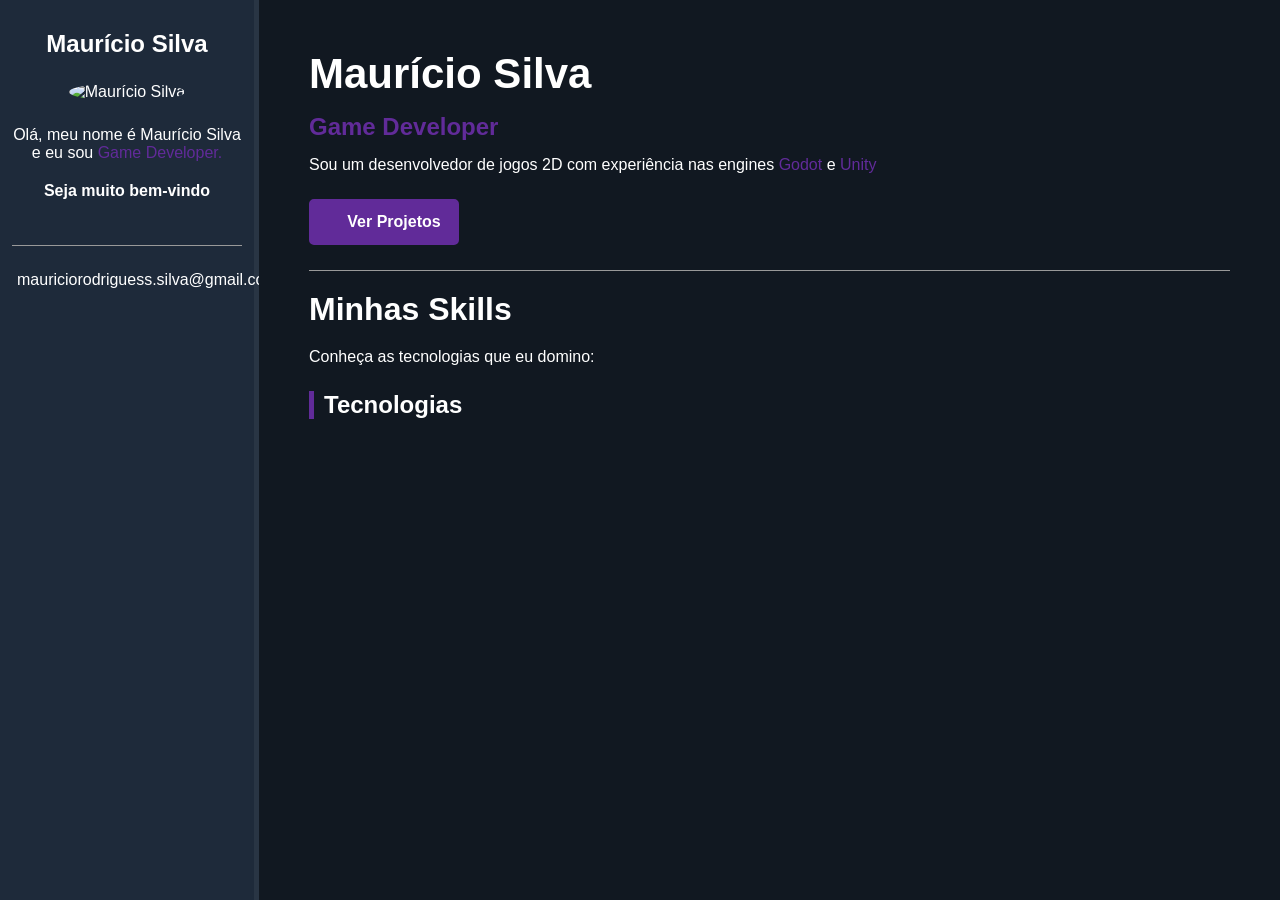
==== index.html @ 844c1fd5 "Removendo mais arquivos e movendo os arquivos corretamente" ====
<!DOCTYPE html>
<html lang="pt-BR">
<head>
    <link rel="stylesheet" href="stylesheet.css">
    <link rel="stylesheet" type='text/css' href="https://cdn.jsdelivr.net/gh/devicons/devicon@latest/devicon.min.css" />
    <meta charset="UTF-8">
    <meta name="viewport" content="width=device-width, initial-scale=1.0">
    <title>Portfólio PT-BR</title>
</head>
<body>
    <!-- Área de Apresentação -->
    <main id="container">
        
        <aside id="bio-container">
            <h2>Maurício Silva</h2>
        
            <img id="bio-img" src="images/profile-image.png" alt="Maurício Silva">
        
            <p>Olá, meu nome é Maurício Silva e eu sou <span class="highlight">Game Developer.</span></p>
            <p id="welcome-text">Seja muito bem-vindo</p>

            <ul id="social-container">
                <li><a href="https://www.linkedin.com/in/mauricio-rodrigues-61963b325/"><ion-icon name="logo-linkedin"></ion-icon></a></li>
                <li><a href="https://github.com/MauricioSilvaIPN"><ion-icon name="logo-github"></ion-icon></a></li>
            </ul>
            <div id="email-container">
                <ion-icon name="mail-outline"></ion-icon><a href="mailto:mauriciorodriguess.silva@gmail.com">mauriciorodriguess.silva@gmail.com</a>
            </div>
        </aside>

        <section id="about-container">
            <h1 id="name">Maurício Silva</h1>
            <p id="title"><span class="highlight">Game Developer</span></p>
            <p class="description">Sou um desenvolvedor de jogos 2D com experiência nas engines <span class="highlight">Godot</span> e <span class="highlight">Unity</span></p>
            
            <a href="" id="btn-project"><ion-icon name="share-social-outline"></ion-icon><span>Ver Projetos</span></a>
            
            <h2 id="skills-section-title">Minhas Skills</h2>
            
            <p class="description">Conheça as tecnologias que eu domino:</p>

            <div id="skills-container">
                <div class="skills-box">
                    <p class="skills-title">Tecnologias</p>
                    <i class="devicon-csharp-plain colored"></i>
                    <i class="devicon-unity-plain colored"></i>
                    <i class="devicon-godot-plain colored"></i>
                    <i class="devicon-git-plain colored"></i>
                </div>

            </div>
        </section>
    </main>
    <script type="module" src="https://unpkg.com/ionicons@8.0.13/dist/ionicons/ionicons.esm.js"></script>
    <script nomodule src="https://unpkg.com/ionicons@8.0.13/dist/ionicons/ionicons.js"></script>
</body>
</html>
---- stylesheet.css ----
/* Reset */

* {
    padding: 0;
    margin: 0;
    font-family: 'Roboto', sans-serif;
    box-sizing: border-box;
}

/* Variables */

:root {
    --main-color: #612B99;
    --main-text-color: #FFF;
    --border-color: #999;
    --bio-bg-color: #1E2A3A;
    --bio-border-color: #293544;
    --about-bg-color: #111821;
}

/* General */

.highlight{
    color: var(--main-color);
}

#container{
    display: flex;
    flex-direction: row;
    color: var(--main-text-color);
}

#about-container {
    flex: 1 1 80%;
    height: 100vh;
    background-color: var(--about-bg-color);
    padding: 50px;
}

/* Bio Container */

#bio-container{
    flex: 1 1 20%;
    min-height: 100vh;
    background-color: var(--bio-bg-color);
    text-align: center;
    padding: 30px 12px;
    border-right: 5px solid var(--bio-border-color);
}

#bio-container #welcome-text{
    font-weight: bold;
}

#bio-img{
    width: 175px;
    height: 175px;
    border-radius: 50%;
    margin-bottom: 25px;
}

#bio-container p{
    margin-bottom: 20px;
}

#bio-container h2{
    margin-bottom: 25px;
}

#social-container{
    display: flex;
    justify-content: center;
    list-style: none;
    border-bottom: 1px solid var(--border-color);
    margin-bottom: 25px;
    padding-bottom: 25px;
}

#social-container li{
    flex: 1 1 0;
    max-width: 60px;
}

#social-container li a{
    color: var(--main-color);
    font-size: 30px;
}

#email-container{
    display: flex;
    justify-content: center;
}

#email-container ion-icon,
#email-container a{
    flex: 1 1 0;
    
}

#email-container a{
    color: var(--main-text-color);   
    text-decoration: none;
    max-width: 225px;
}

#email-container ion-icon{
    color: var(--main-color);
    font-size: 20px;
    margin-right: 5px;
    max-width: 20px;
}

/* About Container */

#name{
    font-size: 42px;
    margin-bottom: 15px;
}

#title{
    font-size: 24px;
    margin-bottom: 15px;
    font-weight: bold;
}

.description{
    max-width: 75%;
    margin-bottom: 10px;
}

#btn-project{
    font-weight: bold;
    font-size: 16px;
    color: var(--main-text-color);
    background-color: var(--main-color);
    border: 2px solid var(--main-color);
    border-radius: 5px;
    text-decoration: none;
    transition: 0.5s;
    margin: 25px 0px;
    padding: 12px 10px;
    width: 150px;
    text-align: center;
    display: flex;
}

#btn-project ion-icon,
#btn-project span{
    flex: 1 1 0;
}

#btn-project ion-icon{
    font-size: 20px;
    max-width: 20px;
}

#btn-project:hover{
    background-color: transparent;
}

#skills-section-title{
    border-top: 1px solid var(--border-color);
    padding-top: 20px;
    margin-bottom: 20px;
    font-size: 32px;
}

#skills-container{
    display: flex;
    flex-wrap: wrap;
    margin-top: 25px;
}

.skills-box{
    flex: 1 1 33%;
    max-width: 33%;
    margin-bottom: 35px;
}

.skills-title{
    font-size: 24px;
    margin-bottom: 25px;
    font-weight: bold;
    padding-left: 10px;
    border-left: 5px solid var(--main-color);
}

.skills-box i{
    font-size: 45px;
    margin-right: 10px;
}

/* Mobile */

@media(max-width: 450px){
    #container{
        flex-direction: column;
    }

    #bio-container{
        min-height: auto;
        border-right: none;
        border-bottom: var(--bio-border-color);
    }

    #bion-container h2{
        display: none;
    }

    #bio-container p{
        max-width: 60%;
        margin: 10px auto;
    }

    #about-container{
        text-align: center;
        padding: 30px;
    }

    #about-container .description{
        margin: 10px auto;
        max-width: 100%;
        line-height: 26px;
    }

    #btn-project{
        margin: 20px auto;
    }

    .skills-box{
        flex: 1 1 100%;
        max-width: 100%;
        margin-bottom: 40px;
        text-align: left;
    }

    .skills-box i{
        font-size: 60px;
    }
}
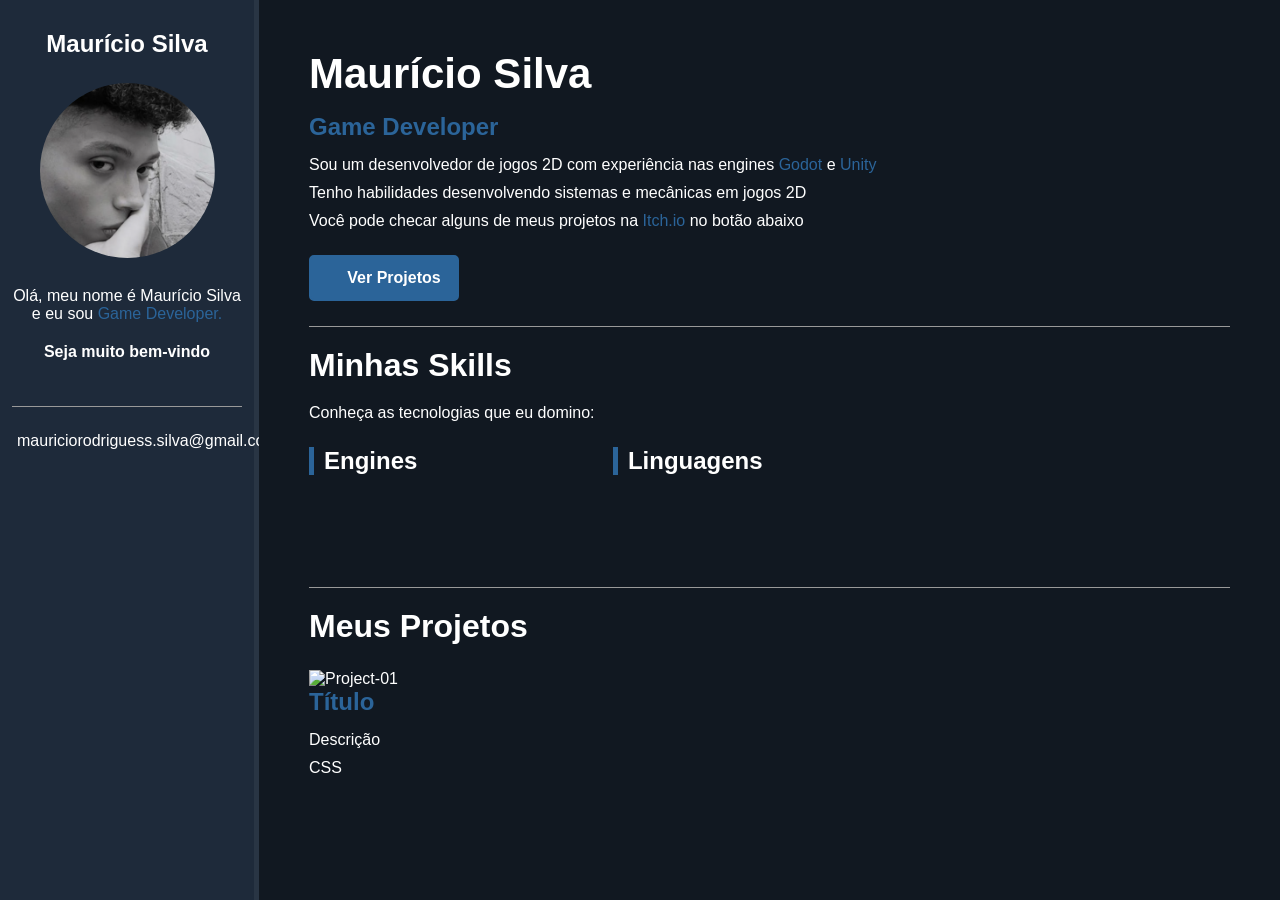
==== commit 4056ce2e: "Iniciando novas mudanças nos arquivos" ====
--- a/index.html
+++ b/index.html
@@ -14,7 +14,7 @@
         <aside id="bio-container">
             <h2>Maurício Silva</h2>
         
-            <img id="bio-img" src="images/profile-image.png" alt="Maurício Silva">
+            <img id="bio-img" src="profile-image.png" alt="Maurício Silva">
         
             <p>Olá, meu nome é Maurício Silva e eu sou <span class="highlight">Game Developer.</span></p>
             <p id="welcome-text">Seja muito bem-vindo</p>
@@ -32,8 +32,10 @@
             <h1 id="name">Maurício Silva</h1>
             <p id="title"><span class="highlight">Game Developer</span></p>
             <p class="description">Sou um desenvolvedor de jogos 2D com experiência nas engines <span class="highlight">Godot</span> e <span class="highlight">Unity</span></p>
+            <p class="description">Tenho habilidades desenvolvendo sistemas e mecânicas em jogos 2D</p>
+            <p class="description">Você pode checar alguns de meus projetos na <span class="highlight">Itch.io</span> no botão abaixo</p>
             
-            <a href="" id="btn-project"><ion-icon name="share-social-outline"></ion-icon><span>Ver Projetos</span></a>
+            <a href="https://implanic.itch.io/" id="btn-project"><ion-icon name="share-social-outline"></ion-icon><span>Ver Projetos</span></a>
             
             <h2 id="skills-section-title">Minhas Skills</h2>
             
@@ -41,13 +43,28 @@
 
             <div id="skills-container">
                 <div class="skills-box">
-                    <p class="skills-title">Tecnologias</p>
-                    <i class="devicon-csharp-plain colored"></i>
+                    <p class="skills-title">Engines</p>
                     <i class="devicon-unity-plain colored"></i>
                     <i class="devicon-godot-plain colored"></i>
-                    <i class="devicon-git-plain colored"></i>
                 </div>
 
+                <div class="skills-box">
+                    <p class="skills-title">Linguagens</p>
+                    <i class="devicon-csharp-plain colored"></i>
+                    <i class="devicon-git-plain colored"></i>
+                    <i class="devicon-godot-plain colored"></i>
+                </div>
+            </div>
+
+            <h2 id="projects-title">Meus Projetos</h2>
+
+            <div id="projects-container">
+                <div class="project-box">
+                    <img id="project-img" src="" alt="Project-01">
+                    <p id="title"><span class="highlight">Título</span></p>
+                    <p class="description">Descrição</p>
+                    <p id="ability-title">CSS</p>
+                </div>
             </div>
         </section>
     </main>
--- a/stylesheet.css
+++ b/stylesheet.css
@@ -10,7 +10,7 @@
 /* Variables */
 
 :root {
-    --main-color: #612B99;
+    --main-color: #2b6499;
     --main-text-color: #FFF;
     --border-color: #999;
     --bio-bg-color: #1E2A3A;
@@ -190,6 +190,28 @@
     margin-right: 10px;
 }
 
+/* Projects */
+
+#projects-container{
+    display: flex;
+    flex: wrap;
+    margin-top: 25px;
+}
+
+#project-box{
+    flex: 1 1 33%;
+    max-width: 33%;
+    margin-bottom: 35px;
+}
+
+#projects-title{
+    border-top: 1px solid var(--border-color);
+    padding-top: 20px;
+    margin-bottom: 20px;
+    font-size: 32px;
+}
+
+
 /* Mobile */
 
 @media(max-width: 450px){
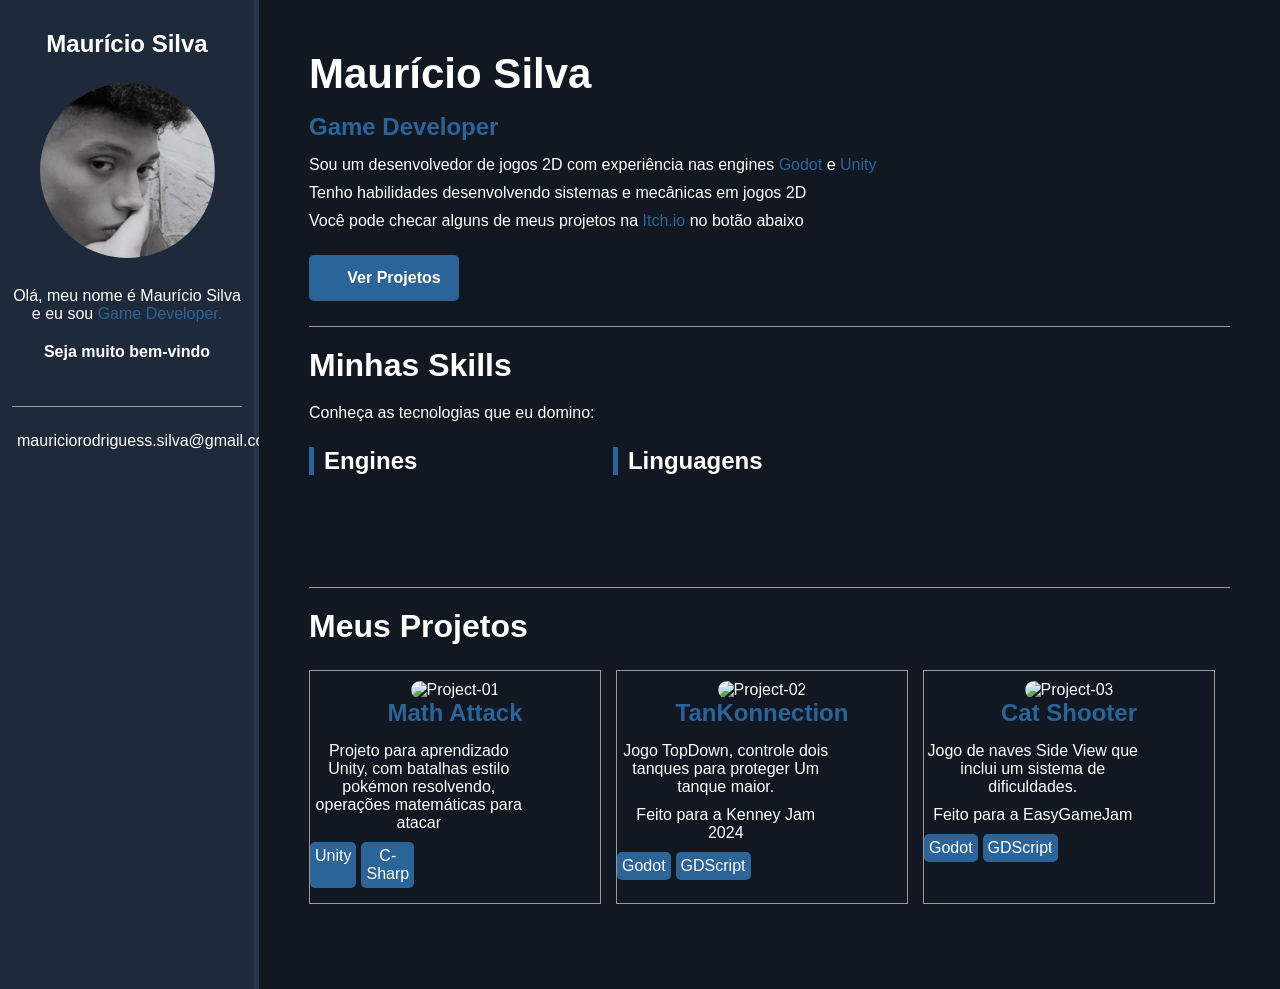
==== commit e597dadd: "Realizando mais ajustes no tamanho do mobile e do padrão" ====
--- a/index.html
+++ b/index.html
@@ -59,12 +59,40 @@
             <h2 id="projects-title">Meus Projetos</h2>
 
             <div id="projects-container">
-                <div class="project-box">
-                    <img id="project-img" src="" alt="Project-01">
-                    <p id="title"><span class="highlight">Título</span></p>
-                    <p class="description">Descrição</p>
-                    <p id="ability-title">CSS</p>
-                </div>
+                <a href="https://implanic.itch.io/mathattack" id="btn-source">
+                    <div class="project-box">
+                        <img id="project-img" src="MathAttack-img.png" alt="Project-01">
+                        <p id="title"><span class="highlight">Math Attack</span></p>
+                        <p class="description">Projeto para aprendizado Unity, com batalhas estilo pokémon resolvendo, operações matemáticas para atacar</p>
+                        <div class="ability-box">
+                            <p id="ability-title">Unity</p>
+                            <p id="ability-title">C-Sharp</p>
+                        </div>
+                </a></div>
+
+                <a href="https://implanic.itch.io/tankonnection" id="btn-source">
+                    <div class="project-box">
+                        <img id="project-img" src="Tankonnection-img.png" alt="Project-02">
+                        <p id="title"><span class="highlight">TanKonnection</span></p>
+                        <p class="description">Jogo TopDown, controle dois tanques para proteger Um tanque maior.</p>
+                        <p class="description"> Feito para a Kenney Jam 2024</p>
+                        <div class="ability-box">
+                            <p id="ability-title">Godot</p>
+                            <p id="ability-title">GDScript</p>
+                        </div>
+                </a></div>
+
+                <a href="https://implanic.itch.io/catshooter" id="btn-source">
+                    <div class="project-box">
+                        <img id="project-img" src="CatShooter-img.png" alt="Project-03">
+                        <p id="title"><span class="highlight">Cat Shooter</span></p>
+                        <p class="description">Jogo de naves Side View que inclui um sistema de dificuldades.</p>
+                        <p class="description">Feito para a EasyGameJam</p>
+                        <div class="ability-box">
+                            <p id="ability-title">Godot</p>
+                            <p id="ability-title">GDScript</p>
+                        </div>
+                </a></div>
             </div>
         </section>
     </main>
--- a/stylesheet.css
+++ b/stylesheet.css
@@ -32,7 +32,7 @@
 
 #about-container {
     flex: 1 1 80%;
-    height: 100vh;
+    height: auto;
     background-color: var(--about-bg-color);
     padding: 50px;
 }
@@ -195,13 +195,36 @@
 #projects-container{
     display: flex;
     flex: wrap;
-    margin-top: 25px;
-}
-
-#project-box{
+    margin-top: 25px; 
+    transition: 0.5s;  
+}
+
+#btn-source{
+    text-decoration: none;
+    color: var(--main-text-color);
+}
+
+.project-box:hover{
+    transform: scaleY(1.1);
+}
+
+.project-box{
+    transition: 0.5s;
     flex: 1 1 33%;
     max-width: 33%;
     margin-bottom: 35px;
+    margin-right: 15px;
+    width: auto;
+    height: auto;
+    border: 1px solid var(--border-color);
+    text-align: center;
+}
+
+#project-img{
+    width: 300px;
+    height: 250px;
+    margin-top: 10px;
+    border-radius: 15px;
 }
 
 #projects-title{
@@ -211,6 +234,23 @@
     font-size: 32px;
 }
 
+.ability-box{
+    display: flex;
+    flex: wrap;
+    flex: 1 1 33%;
+    max-width: 33%;
+    margin-bottom: 15px;
+}
+
+#ability-title{
+    background-color: var(--main-color);
+    width: 100px;
+    padding: 5px;
+    height: auto;
+    margin-right: 5px;
+    border-radius: 5px;
+}
+
 
 /* Mobile */
 
@@ -225,7 +265,7 @@
         border-bottom: var(--bio-border-color);
     }
 
-    #bion-container h2{
+    #bio-container h2{
         display: none;
     }
 
@@ -244,6 +284,18 @@
         max-width: 100%;
         line-height: 26px;
     }
+
+    /* #projects-container{
+        text-align: center;
+        display: block;
+        padding: 30px;
+    }
+
+    #project-box{
+        max-width: 10%;
+        width: auto;
+        height: auto;
+    } */
 
     #btn-project{
         margin: 20px auto;
